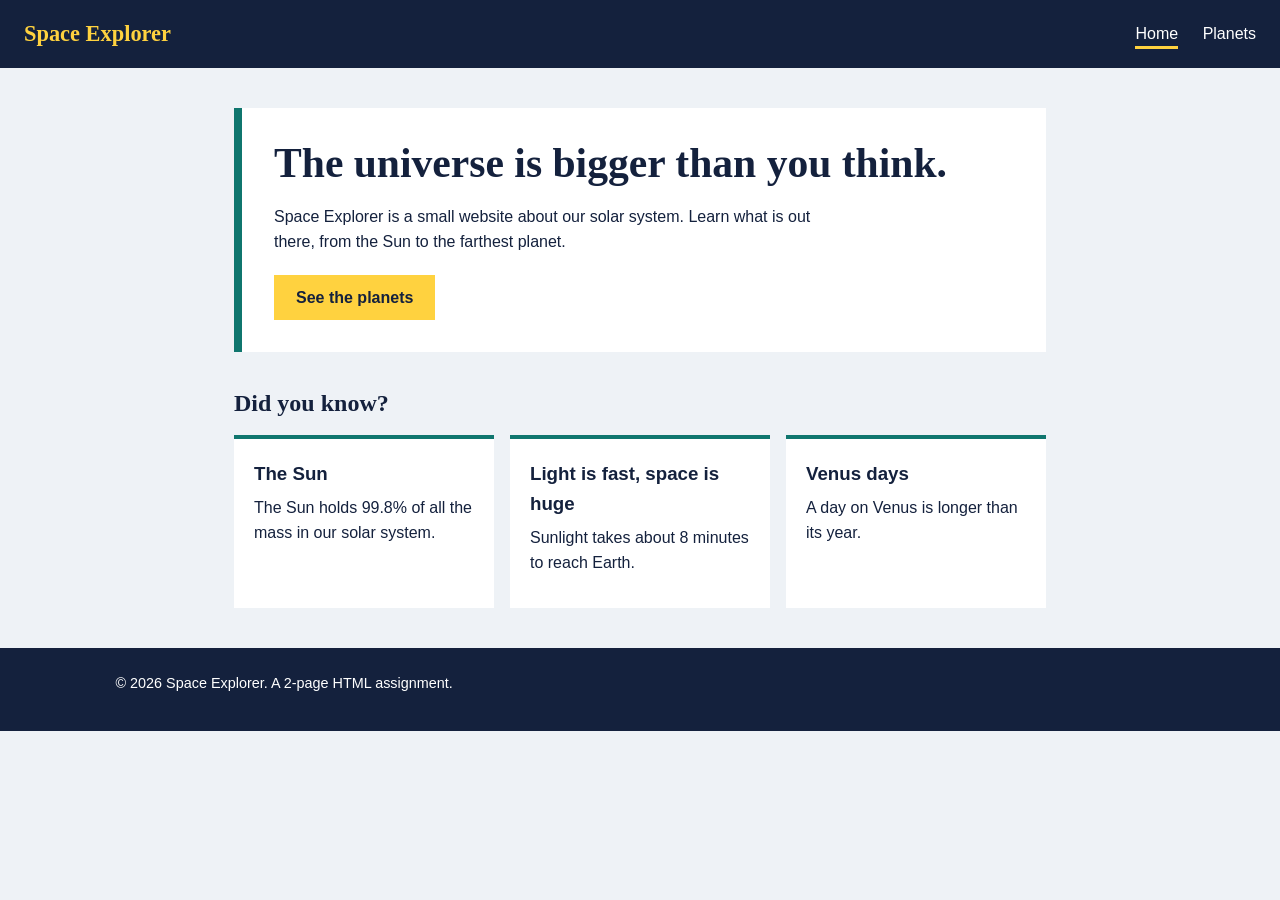
==== index.html @ 27db40c5 "Add files via upload" ====
<!DOCTYPE html>
<html lang="en">
<head>
  <meta charset="UTF-8">
  <meta name="viewport" content="width=device-width, initial-scale=1">
  <title>Home | Space Explorer</title>
  <link rel="stylesheet" href="style.css">
</head>
<body>
  <header>
    <span class="logo">Space Explorer</span>
    <nav>
      <a href="index.html" class="active">Home</a>
      <a href="planets.html">Planets</a>
    </nav>
  </header>

  <main>
    <section class="hero">
      <h1>The universe is bigger than you think.</h1>
      <p>Space Explorer is a small website about our solar system. Learn what is out there, from the Sun to the farthest planet.</p>
      <a class="button" href="planets.html">See the planets</a>
    </section>

    <h2>Did you know?</h2>
    <section class="projects">
      <article class="project">
        <h3>The Sun</h3>
        <p>The Sun holds 99.8% of all the mass in our solar system.</p>
      </article>
      <article class="project">
        <h3>Light is fast, space is huge</h3>
        <p>Sunlight takes about 8 minutes to reach Earth.</p>
      </article>
      <article class="project">
        <h3>Venus days</h3>
        <p>A day on Venus is longer than its year.</p>
      </article>
    </section>
  </main>

  <footer>
    <p>&copy; 2026 Space Explorer. A 2-page HTML assignment.</p>
  </footer>
</body>
</html>
---- style.css ----
:root {
  --bg: #eef2f6;
  --ink: #14213d;
  --teal: #0f766e;
  --yellow: #ffd23f;
  --white: #ffffff;
}
* { box-sizing: border-box; margin: 0; padding: 0; }
body {
  font-family: "Trebuchet MS", Verdana, sans-serif;
  background: var(--bg);
  color: var(--ink);
  line-height: 1.6;
}
header {
  background: var(--ink);
  padding: 16px 24px;
  display: flex;
  flex-wrap: wrap;
  justify-content: space-between;
  align-items: center;
  gap: 12px;
}
.logo { color: var(--yellow); font-family: Georgia, serif; font-size: 1.4rem; font-weight: bold; }
nav a {
  color: var(--white);
  text-decoration: none;
  margin-left: 20px;
  padding-bottom: 4px;
}
nav a:hover, nav a:focus { border-bottom: 3px solid var(--yellow); }
nav a.active { border-bottom: 3px solid var(--yellow); }
main { max-width: 860px; margin: 0 auto; padding: 40px 24px; }
h1 { font-family: Georgia, serif; font-size: 2.6rem; line-height: 1.15; margin-bottom: 16px; }
h2 { font-family: Georgia, serif; font-size: 1.5rem; margin: 32px 0 12px; }
p { max-width: 65ch; margin-bottom: 12px; }
.hero { background: var(--white); border-left: 8px solid var(--teal); padding: 32px; }
.button {
  display: inline-block;
  background: var(--yellow);
  color: var(--ink);
  padding: 10px 22px;
  text-decoration: none;
  font-weight: bold;
  margin-top: 8px;
}
.button:hover, .button:focus { background: var(--teal); color: var(--white); }
.projects { display: grid; grid-template-columns: repeat(auto-fit, minmax(220px, 1fr)); gap: 16px; }
.project { background: var(--white); padding: 20px; border-top: 4px solid var(--teal); }
.project h3 { margin-bottom: 6px; }
table { border-collapse: collapse; width: 100%; background: var(--white); }
th, td { text-align: left; padding: 10px 14px; border-bottom: 1px solid var(--bg); }
th { background: var(--teal); color: var(--white); }
ul { margin-left: 22px; }
footer { text-align: center; padding: 24px; background: var(--ink); color: var(--white); font-size: 0.9rem; }
a:focus-visible { outline: 3px solid var(--yellow); outline-offset: 2px; }
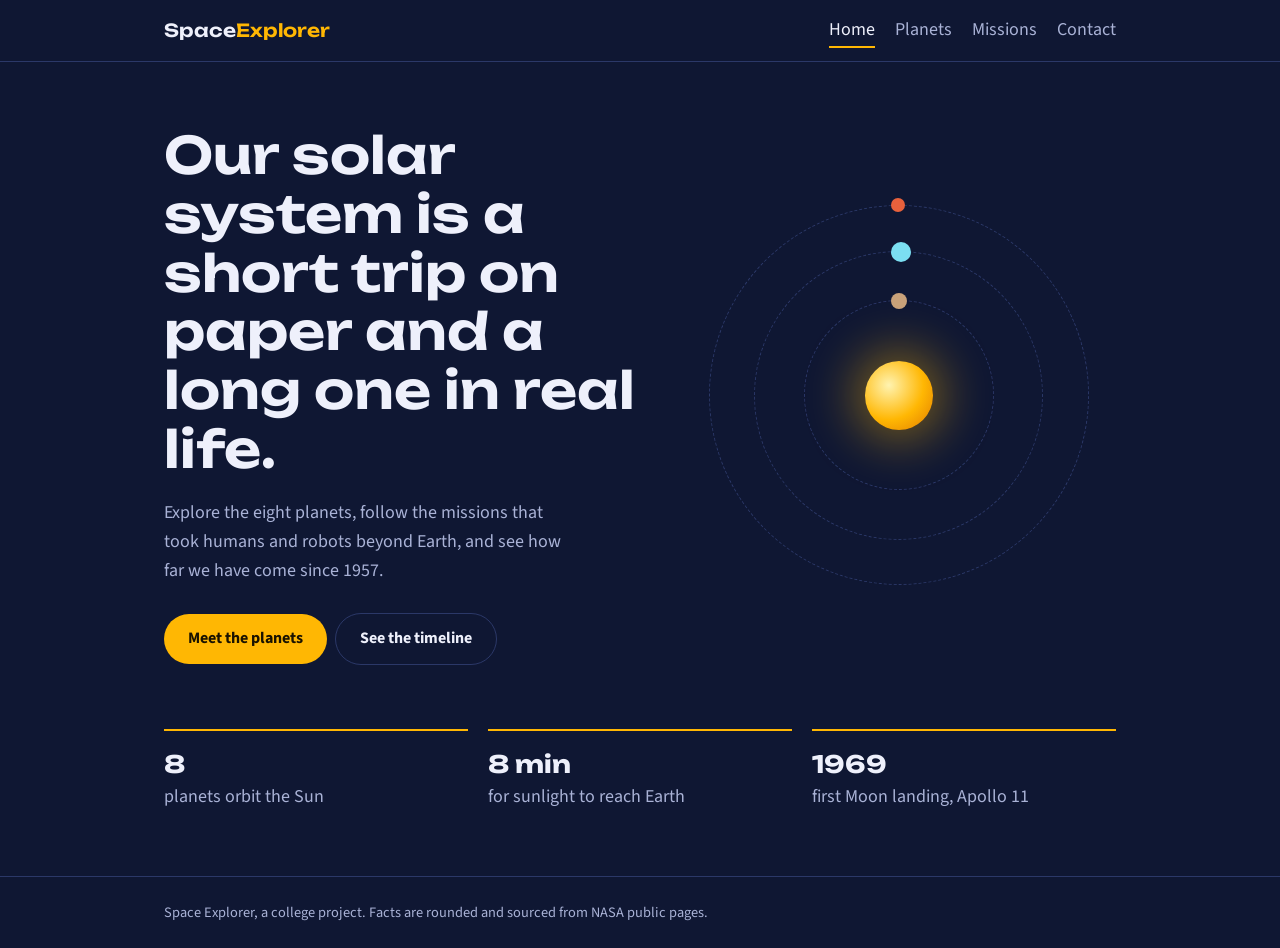
==== commit 7e1bd06a: "Add files via upload" ====
--- a/index.html
+++ b/index.html
@@ -1,46 +1,15 @@
 <!DOCTYPE html>
-<html lang="en">
-<head>
-  <meta charset="UTF-8">
-  <meta name="viewport" content="width=device-width, initial-scale=1">
-  <title>Home | Space Explorer</title>
-  <link rel="stylesheet" href="style.css">
-</head>
-<body>
-  <header>
-    <span class="logo">Space Explorer</span>
-    <nav>
-      <a href="index.html" class="active">Home</a>
-      <a href="planets.html">Planets</a>
-    </nav>
-  </header>
-
-  <main>
-    <section class="hero">
-      <h1>The universe is bigger than you think.</h1>
-      <p>Space Explorer is a small website about our solar system. Learn what is out there, from the Sun to the farthest planet.</p>
-      <a class="button" href="planets.html">See the planets</a>
-    </section>
-
-    <h2>Did you know?</h2>
-    <section class="projects">
-      <article class="project">
-        <h3>The Sun</h3>
-        <p>The Sun holds 99.8% of all the mass in our solar system.</p>
-      </article>
-      <article class="project">
-        <h3>Light is fast, space is huge</h3>
-        <p>Sunlight takes about 8 minutes to reach Earth.</p>
-      </article>
-      <article class="project">
-        <h3>Venus days</h3>
-        <p>A day on Venus is longer than its year.</p>
-      </article>
-    </section>
-  </main>
-
-  <footer>
-    <p>&copy; 2026 Space Explorer. A 2-page HTML assignment.</p>
-  </footer>
-</body>
-</html>
+<html lang="en"><head><meta charset="utf-8"><meta name="viewport" content="width=device-width, initial-scale=1">
+<title>Home | Space Explorer</title>
+<link rel="preconnect" href="https://fonts.googleapis.com">
+<link href="https://fonts.googleapis.com/css2?family=Source+Sans+3:wght@400;600;700&family=Unbounded:wght@500;600&display=swap" rel="stylesheet">
+<link rel="stylesheet" href="style.css"></head><body>
+<header><div class="wrap"><a class="logo" href="index.html">Space<span>Explorer</span></a>
+<nav><a href="index.html" class="active">Home</a><a href="planets.html">Planets</a><a href="missions.html">Missions</a><a href="contact.html">Contact</a></nav></div></header>
+<main class="wrap"><section class="hero"><div>
+<h1>Our solar system is a short trip on paper and a long one in real life.</h1>
+<p>Explore the eight planets, follow the missions that took humans and robots beyond Earth, and see how far we have come since 1957.</p>
+<a class="btn" href="planets.html">Meet the planets</a><a class="btn ghost" href="missions.html">See the timeline</a></div>
+<div class="orbit" role="img" aria-label="Animated planets orbiting the Sun"><div class="ring r3"><i></i></div><div class="ring r2"><i></i></div><div class="ring r1"><i></i></div><div class="sun"></div></div></section>
+<section class="facts"><div><strong>8</strong><span>planets orbit the Sun</span></div><div><strong>8 min</strong><span>for sunlight to reach Earth</span></div><div><strong>1969</strong><span>first Moon landing, Apollo 11</span></div></section></main>
+<footer><div class="wrap">Space Explorer, a college project. Facts are rounded and sourced from NASA public pages.</div></footer></body></html>
--- a/style.css
+++ b/style.css
@@ -1,56 +1,55 @@
-:root {
-  --bg: #eef2f6;
-  --ink: #14213d;
-  --teal: #0f766e;
-  --yellow: #ffd23f;
-  --white: #ffffff;
-}
-* { box-sizing: border-box; margin: 0; padding: 0; }
-body {
-  font-family: "Trebuchet MS", Verdana, sans-serif;
-  background: var(--bg);
-  color: var(--ink);
-  line-height: 1.6;
-}
-header {
-  background: var(--ink);
-  padding: 16px 24px;
-  display: flex;
-  flex-wrap: wrap;
-  justify-content: space-between;
-  align-items: center;
-  gap: 12px;
-}
-.logo { color: var(--yellow); font-family: Georgia, serif; font-size: 1.4rem; font-weight: bold; }
-nav a {
-  color: var(--white);
-  text-decoration: none;
-  margin-left: 20px;
-  padding-bottom: 4px;
-}
-nav a:hover, nav a:focus { border-bottom: 3px solid var(--yellow); }
-nav a.active { border-bottom: 3px solid var(--yellow); }
-main { max-width: 860px; margin: 0 auto; padding: 40px 24px; }
-h1 { font-family: Georgia, serif; font-size: 2.6rem; line-height: 1.15; margin-bottom: 16px; }
-h2 { font-family: Georgia, serif; font-size: 1.5rem; margin: 32px 0 12px; }
-p { max-width: 65ch; margin-bottom: 12px; }
-.hero { background: var(--white); border-left: 8px solid var(--teal); padding: 32px; }
-.button {
-  display: inline-block;
-  background: var(--yellow);
-  color: var(--ink);
-  padding: 10px 22px;
-  text-decoration: none;
-  font-weight: bold;
-  margin-top: 8px;
-}
-.button:hover, .button:focus { background: var(--teal); color: var(--white); }
-.projects { display: grid; grid-template-columns: repeat(auto-fit, minmax(220px, 1fr)); gap: 16px; }
-.project { background: var(--white); padding: 20px; border-top: 4px solid var(--teal); }
-.project h3 { margin-bottom: 6px; }
-table { border-collapse: collapse; width: 100%; background: var(--white); }
-th, td { text-align: left; padding: 10px 14px; border-bottom: 1px solid var(--bg); }
-th { background: var(--teal); color: var(--white); }
-ul { margin-left: 22px; }
-footer { text-align: center; padding: 24px; background: var(--ink); color: var(--white); font-size: 0.9rem; }
-a:focus-visible { outline: 3px solid var(--yellow); outline-offset: 2px; }
+:root{--bg:#0f1733;--surface:#18224a;--line:#2b3868;--text:#eef0fb;--muted:#a9b2d6;--sun:#ffb703;--ice:#7bdff2}
+*{box-sizing:border-box;margin:0}
+html{scroll-behavior:smooth}
+body{background:var(--bg);color:var(--text);font-family:"Source Sans 3",system-ui,sans-serif;font-size:18px;line-height:1.6}
+h1,h2,h3{font-family:"Unbounded","Trebuchet MS",sans-serif;line-height:1.15;font-weight:600}
+a{color:var(--ice)}
+:focus-visible{outline:3px solid var(--sun);outline-offset:3px}
+.wrap{max-width:1000px;margin:0 auto;padding:0 24px}
+header{border-bottom:1px solid var(--line)}
+header .wrap{display:flex;justify-content:space-between;align-items:center;flex-wrap:wrap;gap:12px;padding-top:16px;padding-bottom:16px}
+.logo{font-family:"Unbounded",sans-serif;font-weight:600;color:var(--text);text-decoration:none}
+.logo span{color:var(--sun)}
+nav a{color:var(--muted);text-decoration:none;margin-left:20px;padding-bottom:4px}
+nav a:hover{color:var(--text)}
+nav a.active{color:var(--text);border-bottom:2px solid var(--sun)}
+.hero{display:grid;grid-template-columns:1.1fr 1fr;gap:40px;align-items:center;padding:64px 0}
+.hero h1{font-size:clamp(2rem,5vw,3.2rem);margin-bottom:20px}
+.hero p{color:var(--muted);max-width:46ch;margin-bottom:28px}
+.btn{display:inline-block;background:var(--sun);color:#1a1300;font-weight:700;padding:12px 24px;border-radius:999px;text-decoration:none;border:0;font-size:1rem;font-family:inherit;cursor:pointer}
+.btn:hover{background:#ffc83d}
+.btn.ghost{background:none;color:var(--text);border:1.5px solid var(--line);margin-left:8px}
+.orbit{position:relative;width:min(380px,90vw);aspect-ratio:1;margin:auto}
+.sun{position:absolute;inset:41%;border-radius:50%;background:radial-gradient(circle at 35% 35%,#fff3b0,var(--sun) 55%,#e07a00);box-shadow:0 0 50px 10px rgba(255,183,3,.45)}
+.ring{position:absolute;border:1px dashed var(--line);border-radius:50%;animation:spin linear infinite}
+.ring i{position:absolute;top:-8px;left:calc(50% - 8px);width:16px;height:16px;border-radius:50%}
+.r1{inset:25%;animation-duration:8s}.r1 i{background:#c9a27a}
+.r2{inset:12%;animation-duration:16s}.r2 i{background:var(--ice);width:20px;height:20px;top:-10px}
+.r3{inset:0;animation-duration:30s}.r3 i{background:#e8613c;width:14px;height:14px}
+@keyframes spin{to{transform:rotate(360deg)}}
+@media (prefers-reduced-motion:reduce){.ring{animation:none}}
+.facts{display:grid;grid-template-columns:repeat(3,1fr);gap:20px;padding-bottom:64px}
+.facts div{border-top:2px solid var(--sun);padding-top:14px}
+.facts strong{display:block;font-family:"Unbounded",sans-serif;font-size:1.5rem}
+.facts span{color:var(--muted)}
+main.page{padding:56px 0 72px}
+main.page>.wrap>h1{font-size:clamp(1.8rem,4vw,2.6rem);margin-bottom:12px}
+.lead{color:var(--muted);max-width:60ch;margin-bottom:40px}
+.grid{display:grid;grid-template-columns:repeat(auto-fill,minmax(220px,1fr));gap:18px}
+.planet{background:var(--surface);border-radius:16px;padding:22px}
+.ball{width:64px;height:64px;border-radius:50%;margin-bottom:16px;background:radial-gradient(circle at 32% 30%,#fff8,var(--c) 45%,#0006)}
+.planet h3{font-size:1.1rem;margin-bottom:8px}
+.planet dl{color:var(--muted);font-size:.95rem}
+.planet dt{float:left;clear:left;width:5.2em;color:var(--text)}
+.timeline{list-style:none;padding:0;border-left:2px solid var(--line);margin-left:8px}
+.timeline li{position:relative;padding:0 0 32px 28px}
+.timeline li::before{content:"";position:absolute;left:-8px;top:8px;width:14px;height:14px;border-radius:50%;background:var(--sun)}
+.timeline b{font-family:"Unbounded",sans-serif;color:var(--sun)}
+.timeline h3{font-size:1.1rem;margin:2px 0 4px}
+.timeline p{color:var(--muted);max-width:60ch}
+.cols{display:grid;grid-template-columns:1fr 1fr;gap:48px}
+form label{display:block;margin-bottom:16px;font-weight:600}
+input,select,textarea{display:block;width:100%;margin-top:6px;padding:12px;background:var(--surface);color:var(--text);border:1px solid var(--line);border-radius:10px;font:inherit}
+#msg{margin-top:16px;color:var(--ice)}
+footer{border-top:1px solid var(--line);color:var(--muted);padding:24px 0;font-size:.9rem}
+@media (max-width:760px){.hero,.cols{grid-template-columns:1fr}.facts{grid-template-columns:1fr}nav a{margin:0 16px 0 0}}
